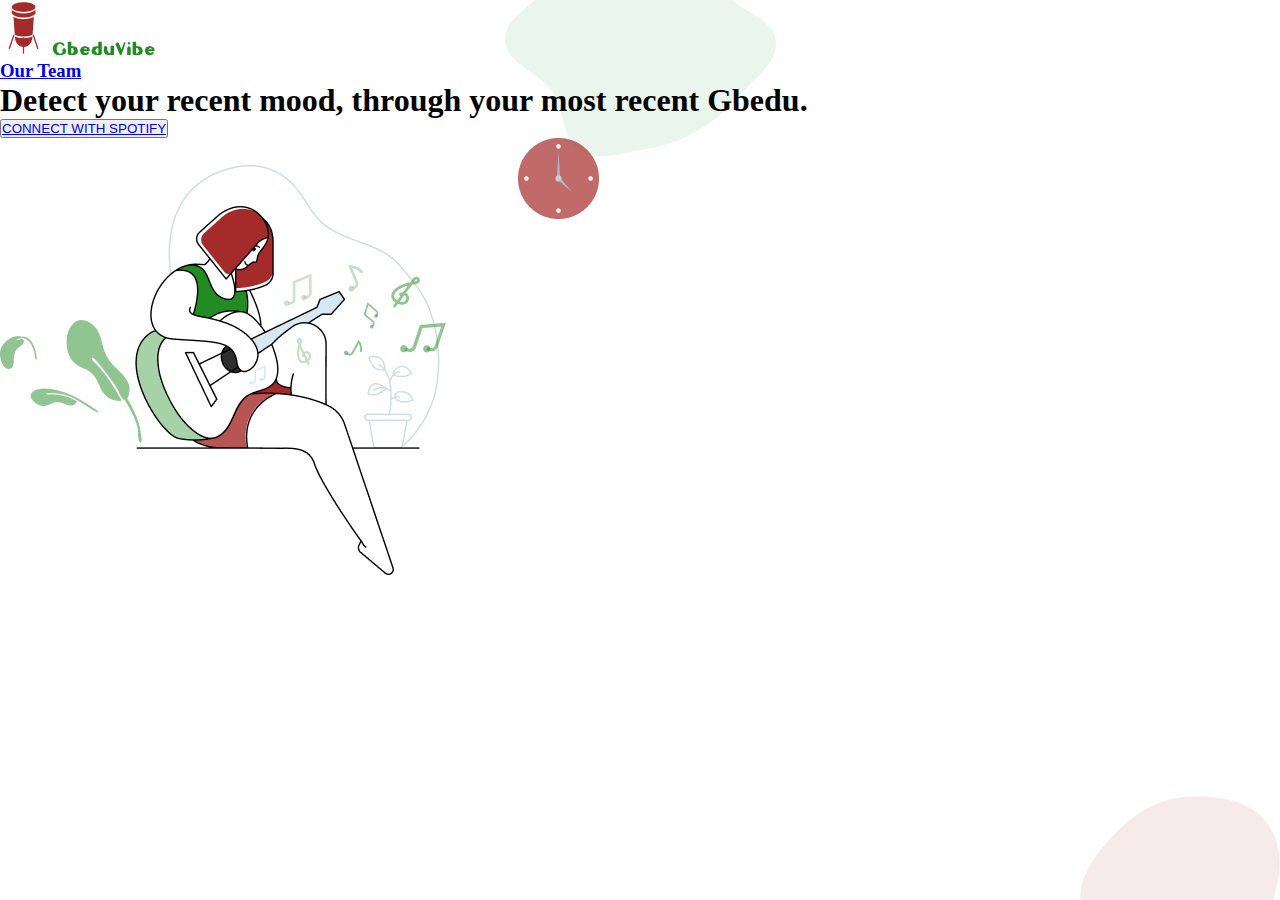
==== index.html @ 22f99492 "initial commit" ====
<!DOCTYPE html>
<html lang="en">
<head>
    <meta charset="UTF-8">
    <meta http-equiv="X-UA-Compatible" content="IE=edge">
    <meta name="viewport" content="width=device-width, initial-scale=1.0">
    <link rel="stylesheet" href="css/style.css">
    <link rel="icon" type="image/png" sizes="32x32" href="images/conga 1.png">
    <link href="https://fonts.googleapis.com/css2?family=Hind:wght@300;400;500;600;700&display=swap" rel="stylesheet">
    <title translate="no">Gbedu Vibes</title>
</head>
<body>
    <header>
        <header>
            <div class="logo">
                <img src="images/conga 1.png" alt="logo">
                <a><img src="images/GbeduVibe.svg"></a>
            </div>
            <h3><a href="our team/index.html">Our Team</a></h3>
        </header>
        <main>
            <section>
                <h1>Detect your recent <span>mood</span>, through your most recent <span>Gbedu</span>.</h1>
                <button><a href="spotify/index.html">CONNECT WITH SPOTIFY</a></button>
            </section>
            <img src="images/Group 7.png" alt="music">
        </main>
    </header>
    
</body>
</html>
---- css/style.css ----
* {
  box-sizing: border-box;
  margin: 0;
  padding: 0;
}

body {
  height: 100vh;
  background-image: url(../images/Vector-4.png), url(../images/Vector-5.png);
  background-repeat: no-repeat;
  background-position: top center, right bottom;
}/*# sourceMappingURL=style.css.map */
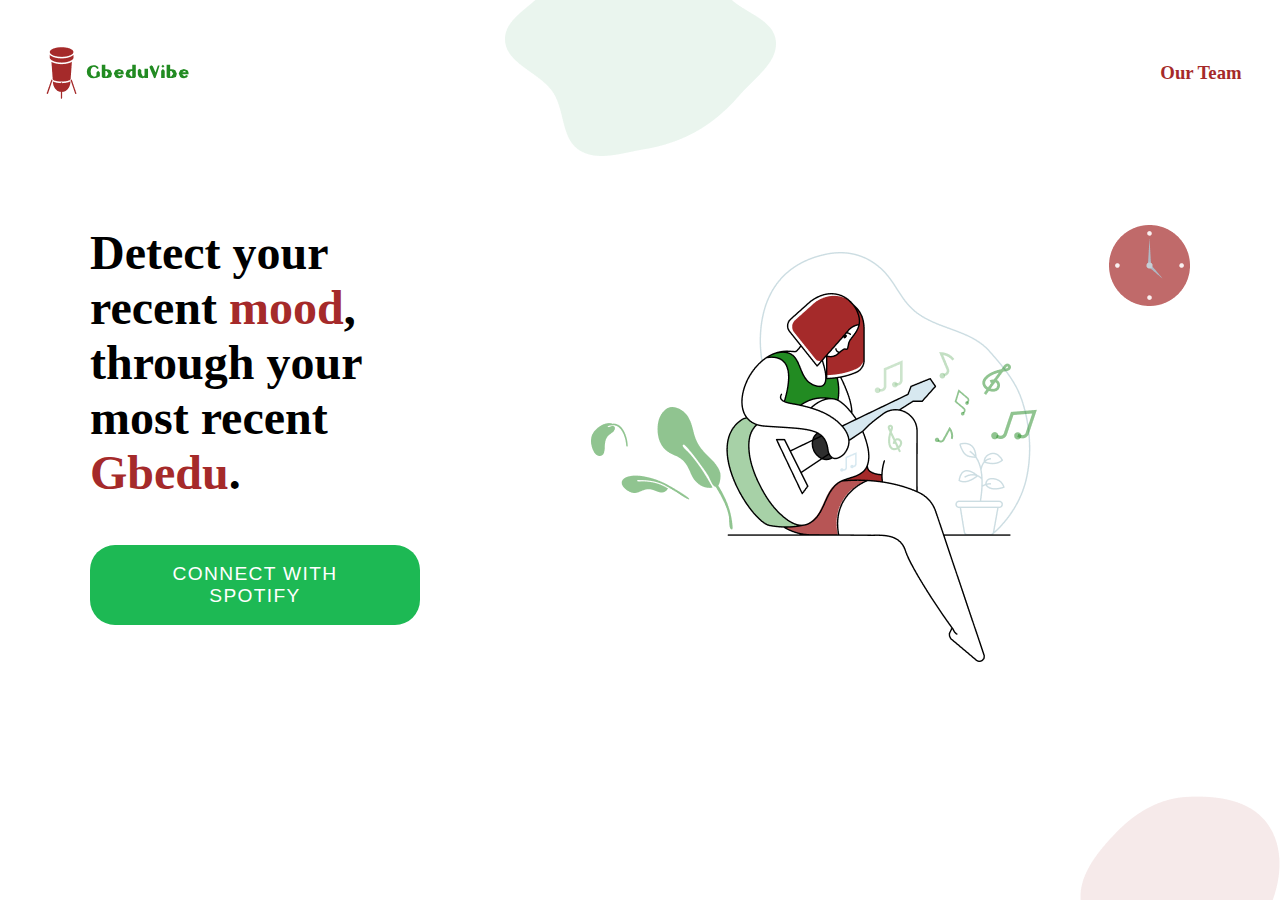
==== commit ae3021d1: "landing page completed" ====
--- a/index.html
+++ b/index.html
@@ -12,11 +12,13 @@
 <body>
     <header>
         <header>
-            <div class="logo">
-                <img src="images/conga 1.png" alt="logo">
-                <a><img src="images/GbeduVibe.svg"></a>
-            </div>
-            <h3><a href="our team/index.html">Our Team</a></h3>
+            <nav>
+                <div class="logo">
+                    <img src="images/conga 1.png" alt="logo">
+                    <a><img src="images/GbeduVibe.svg"></a>
+                </div>
+                <h3><a href="our team/index.html">Our Team</a></h3>
+            </nav>
         </header>
         <main>
             <section>
--- a/css/style.css
+++ b/css/style.css
@@ -9,4 +9,69 @@
   background-image: url(../images/Vector-4.png), url(../images/Vector-5.png);
   background-repeat: no-repeat;
   background-position: top center, right bottom;
+  display: flex;
+  flex-direction: column;
+  font-family: "Hind" sans-serif;
+}
+
+header {
+  display: flex;
+  flex-direction: column;
+  height: 15vh;
+}
+header nav {
+  display: flex;
+  align-items: center;
+  justify-content: space-between;
+  vertical-align: middle;
+  padding: 5vh 3vw;
+}
+header nav .logo {
+  display: flex;
+  align-items: center;
+}
+header nav a {
+  text-decoration: none;
+  color: #A52A2A;
+}
+header nav a:hover {
+  cursor: pointer;
+  border-bottom: 1px solid #A52A2A;
+}
+header nav h3:hover {
+  border-bottom: 1px solid #A52A2A;
+}
+
+main {
+  display: flex;
+  justify-content: space-between;
+  padding: 10vh;
+}
+main section {
+  flex-basis: 30%;
+}
+main section h1 {
+  font-size: 3rem;
+}
+main section h1 span {
+  color: #A52A2A;
+}
+main section button {
+  margin-top: 5vh;
+  padding: 2vh 3vw;
+  border: none;
+  border-radius: 25px;
+  background-color: #1DB954;
+  color: #ffffff;
+  letter-spacing: 0.1em;
+  cursor: pointer;
+}
+main section button a {
+  text-decoration: none;
+  font-size: 1.2rem;
+  color: #ffffff;
+}
+main section button:hover {
+  background-color: #A52A2A;
+  box-shadow: 5px 5px #1DB954;
 }/*# sourceMappingURL=style.css.map */